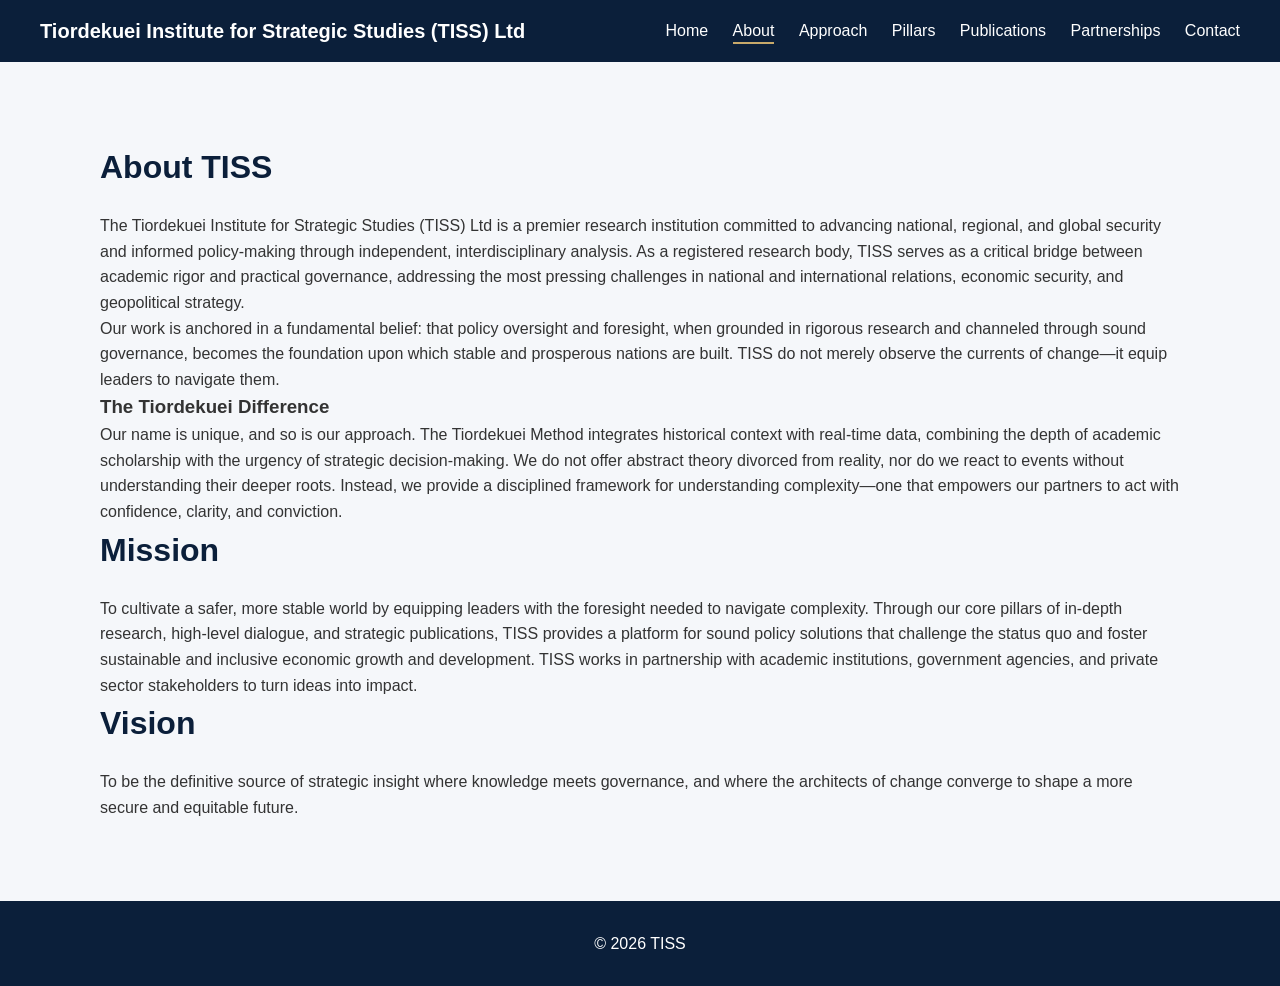
==== about.html @ 62042597 "feat: wesite build" ====
<!DOCTYPE html>
<html lang="en">
<head>
<meta charset="UTF-8">
<meta name="viewport" content="width=device-width, initial-scale=1.0">
<title>About | TISS</title>
<link rel="stylesheet" href="css/style.css">
</head>

<body>

<nav>
  <h1>Tiordekuei Institute for Strategic Studies (TISS) Ltd</h1>
  <div>
    <a href="index.html">Home</a>
    <a href="about.html" class="active">About</a>
    <a href="approach.html">Approach</a>
    <a href="pillars.html">Pillars</a>
    <a href="publications.html">Publications</a>
    <a href="partnerships.html">Partnerships</a>
    <a href="contact.html">Contact</a>
  </div>
</nav>

<section>
<h2>About TISS</h2>
<p>The Tiordekuei Institute for Strategic Studies (TISS) Ltd is a premier research institution committed to advancing national, regional, and global security and informed policy-making through independent, interdisciplinary analysis. As a registered research body, TISS serves as a critical bridge between academic rigor and practical governance, addressing the most pressing challenges in national and international relations, economic security, and geopolitical strategy.</p>

<p>Our work is anchored in a fundamental belief: that policy oversight and foresight, when grounded in rigorous research and channeled through sound governance, becomes the foundation upon which stable and prosperous nations are built. TISS do not merely observe the currents of change—it equip leaders to navigate them.</p>

<h3>The Tiordekuei Difference</h3>
<p>Our name is unique, and so is our approach. The Tiordekuei Method integrates historical context with real-time data, combining the depth of academic scholarship with the urgency of strategic decision-making. We do not offer abstract theory divorced from reality, nor do we react to events without understanding their deeper roots. Instead, we provide a disciplined framework for understanding complexity—one that empowers our partners to act with confidence, clarity, and conviction.</p>

<h2>Mission</h2>
<p>To cultivate a safer, more stable world by equipping leaders with the foresight needed to navigate complexity. Through our core pillars of in-depth research, high-level dialogue, and strategic publications, TISS provides a platform for sound policy solutions that challenge the status quo and foster sustainable and inclusive economic growth and development. TISS works in partnership with academic institutions, government agencies, and private sector stakeholders to turn ideas into impact.</p>

<h2>Vision</h2>
<p>To be the definitive source of strategic insight where knowledge meets governance, and where the architects of change converge to shape a more secure and equitable future.</p>
</section>

<footer><p>© 2026 TISS</p></footer>

<script src="js/script.js"></script>
</body>
</html>
---- css/style.css ----
/* RESET */
* {
  margin: 0;
  padding: 0;
  box-sizing: border-box;
}

body {
  font-family: 'Inter', sans-serif;
  line-height: 1.6;
  color: #333;
  display: flex;
  flex-direction: column;
  min-height: 100vh;
  background: var(--light);
}

/* VARIABLES */
:root {
  --primary: #0b1f3a;
  --secondary: #1e3c72;
  --accent: #c8a96a;
  --light: #f5f7fa;
  --text: #222;
}

/* NAVBAR */
nav {
  position: sticky;
  top: 0;
  background: var(--primary);
  padding: 15px 40px;
  display: flex;
  justify-content: space-between;
  align-items: center;
  z-index: 1000;
}

nav h1 {
  color: white;
  font-size: 20px;
}

nav a {
  color: white;
  margin-left: 20px;
  text-decoration: none;
  font-weight: 500;
  position: relative;
}

nav a::after {
  content: "";
  height: 2px;
  width: 0%;
  background: var(--accent);
  position: absolute;
  bottom: -5px;
  left: 0;
  transition: 0.3s;
}

nav a:hover::after {
  width: 100%;
}

nav a.active::after {
  width: 100%;
}

.search-btn {
  background: var(--accent);
  color: white;
  border: none;
  padding: 8px 15px;
  border-radius: 4px;
  cursor: pointer;
  font-weight: 500;
  transition: 0.3s;
}

.search-btn:hover {
  background: #b8965a;
}

/* HERO */
.hero {
  height: 50vh;
  overflow: hidden;
  position: relative;
}

.slider {
  display: flex;
  width: 300%; /* 3 slides */
  height: 100%;
  transition: transform 0.5s ease;
}

.slide {
  width: 33.333%;
  height: 100%;
  position: relative;
}

.slide img {
  width: 100%;
  height: 100%;
  object-fit: cover;
  display: block;
}

.slide-content {
  position: absolute;
  top: 0;
  left: 0;
  right: 0;
  bottom: 0;
  display: flex;
  align-items: center;
  padding: 60px;
  color: white;
  background: linear-gradient(rgba(0,0,0,0.7), rgba(0,0,0,0.8));
}

.slide-content h2 {
  color: #add8e6;
}

.slider-btn {
  position: absolute;
  top: 50%;
  transform: translateY(-50%);
  background: rgba(0,0,0,0.5);
  color: white;
  border: none;
  width: 50px;
  height: 50px;
  font-size: 24px;
  cursor: pointer;
  z-index: 10;
  transition: 0.3s;
}

.slider-btn:hover {
  background: rgba(0,0,0,0.8);
}

.prev {
  left: 20px;
}

.next {
  right: 20px;
}

.hero h2 {
  font-size: 50px;
  max-width: 600px;
}

.hero p {
  margin-top: 20px;
  max-width: 500px;
}

/* SECTION */
section {
  padding: 80px 60px;
  max-width: 1200px;
  margin: auto;
}

h2 {
  font-size: 32px;
  margin-bottom: 20px;
  color: var(--primary);
}

/* GRID */
.grid {
  display: grid;
  grid-template-columns: repeat(auto-fit, minmax(250px, 1fr));
  gap: 25px;
}

/* CARD */
.card {
  background: white;
  padding: 25px;
  border-radius: 8px;
  transition: 0.3s;
  border-top: 3px solid transparent;
}

.card:hover {
  transform: translateY(-6px);
  border-top: 3px solid var(--accent);
}

/* BUTTON */
.btn {
  display: inline-block;
  margin-top: 15px;
  padding: 12px 20px;
  background: var(--primary);
  color: white;
  text-decoration: none;
  transition: 0.3s;
}

.btn:hover {
  background: var(--secondary);
}

/* PUBLICATIONS */
.pub {
  background: white;
  padding: 20px;
  margin-bottom: 20px;
  border-left: 4px solid var(--primary);
}

/* TABLE */
table {
  width: 100%;
  border-collapse: collapse;
  margin: 20px 0;
}

th, td {
  border: 1px solid #ddd;
  padding: 12px;
  text-align: left;
}

th {
  background: var(--primary);
  color: white;
}

/* FORM */
input, textarea {
  width: 100%;
  padding: 10px;
  margin-top: 10px;
  border: 1px solid #ccc;
}

button {
  background: var(--primary);
  color: white;
  padding: 12px;
  border: none;
  margin-top: 10px;
}

/* FOOTER */
footer {
  margin-top: auto;
  background: var(--primary);
  color: white;
  text-align: center;
  padding: 30px;
}

/* PARTNERS LIST */
.partners-list {
  display: flex;
  overflow-x: auto;
  gap: 20px;
  padding: 20px 0;
  scrollbar-width: thin;
  scrollbar-color: var(--accent) transparent;
  animation: scroll 20s linear infinite;
}

.partners-list:hover {
  animation-play-state: paused;
}

@keyframes scroll {
  0% {
    transform: translateX(0);
  }
  100% {
    transform: translateX(-50%);
  }
}

.partners-list::-webkit-scrollbar {
  height: 6px;
}

.partners-list::-webkit-scrollbar-track {
  background: transparent;
}

.partners-list::-webkit-scrollbar-thumb {
  background: var(--accent);
  border-radius: 3px;
}

.partner {
  flex-shrink: 0;
  background: white;
  padding: 20px;
  border-radius: 8px;
  text-align: center;
  min-width: 150px;
  box-shadow: 0 2px 5px rgba(0,0,0,0.1);
  transition: 0.3s;
  color: #add8e6;
}

.partner:hover {
  transform: translateY(-3px);
  box-shadow: 0 4px 10px rgba(0,0,0,0.2);
}

/* ANIMATION */
.fade {
  opacity: 0;
  transform: translateY(20px);
  transition: 0.8s;
}

.fade.show {
  opacity: 1;
  transform: translateY(0);
}
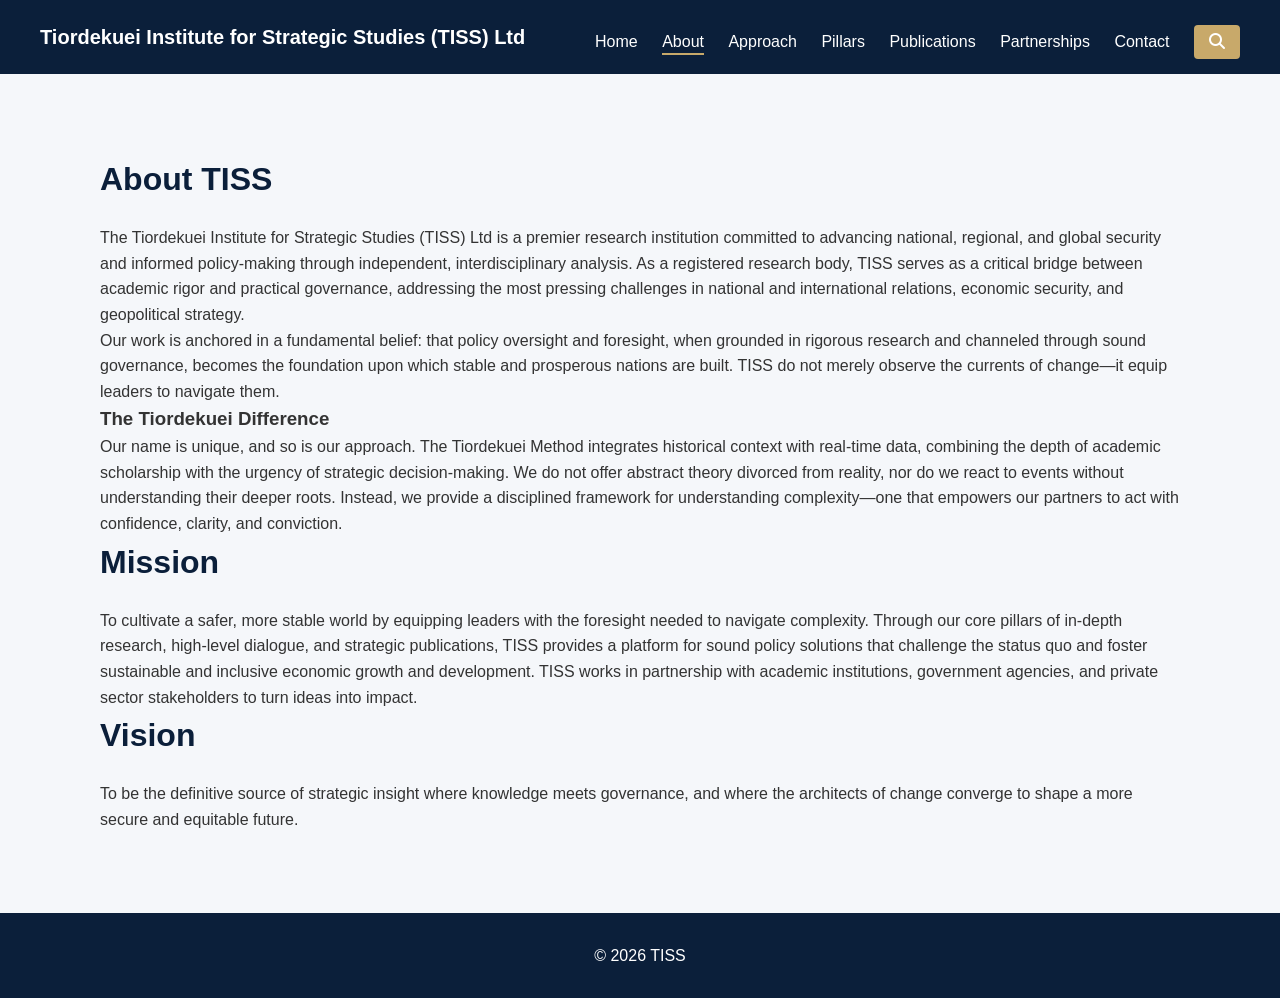
==== commit 4496c6f8: "updates done" ====
--- a/about.html
+++ b/about.html
@@ -5,6 +5,7 @@
 <meta name="viewport" content="width=device-width, initial-scale=1.0">
 <title>About | TISS</title>
 <link rel="stylesheet" href="css/style.css">
+<link rel="stylesheet" href="https://cdnjs.cloudflare.com/ajax/libs/font-awesome/6.4.0/css/all.min.css">
 </head>
 
 <body>
@@ -19,8 +20,14 @@
     <a href="publications.html">Publications</a>
     <a href="partnerships.html">Partnerships</a>
     <a href="contact.html">Contact</a>
+    <button class="search-btn" id="search-btn"><i class="fas fa-search"></i></button>
   </div>
 </nav>
+
+<div class="search-container" id="search-container">
+  <input type="text" id="search-input" placeholder="Search...">
+  <button id="search-submit">Search</button>
+</div>
 
 <section>
 <h2>About TISS</h2>
@@ -38,7 +45,7 @@
 <p>To be the definitive source of strategic insight where knowledge meets governance, and where the architects of change converge to shape a more secure and equitable future.</p>
 </section>
 
-<footer><p>© 2026 TISS</p></footer>
+<footer><p>© <span id="current-year"></span> TISS</p></footer>
 
 <script src="js/script.js"></script>
 </body>
--- a/css/style.css
+++ b/css/style.css
@@ -69,6 +69,53 @@
 }
 
 .search-btn {
+  background: none;
+  border: none;
+  color: white;
+  font-size: 16px;
+  cursor: pointer;
+  margin-left: 20px;
+  padding: 5px;
+  transition: 0.3s;
+}
+
+.search-btn:hover {
+  color: var(--accent);
+}
+
+.search-container {
+  display: none;
+  background: white;
+  padding: 20px;
+  border-radius: 8px;
+  box-shadow: 0 4px 10px rgba(0,0,0,0.1);
+  margin: 20px 0;
+  max-width: 400px;
+}
+
+.search-container input {
+  width: 70%;
+  padding: 10px;
+  border: 1px solid #ddd;
+  border-radius: 4px;
+  font-size: 16px;
+}
+
+.search-container button {
+  padding: 10px 15px;
+  background: var(--primary);
+  color: white;
+  border: none;
+  border-radius: 4px;
+  cursor: pointer;
+  margin-left: 10px;
+}
+
+.search-container button:hover {
+  background: var(--secondary);
+}
+
+.search-btn {
   background: var(--accent);
   color: white;
   border: none;
@@ -272,7 +319,7 @@
   padding: 20px 0;
   scrollbar-width: thin;
   scrollbar-color: var(--accent) transparent;
-  animation: scroll 20s linear infinite;
+  animation: scroll 80s linear infinite;
 }
 
 .partners-list:hover {
@@ -284,7 +331,7 @@
     transform: translateX(0);
   }
   100% {
-    transform: translateX(-50%);
+    transform: translateX(-100%);
   }
 }
 
@@ -303,14 +350,21 @@
 
 .partner {
   flex-shrink: 0;
-  background: white;
+  background: var(--primary);
   padding: 20px;
   border-radius: 8px;
   text-align: center;
-  min-width: 150px;
+  min-width: 120px;
   box-shadow: 0 2px 5px rgba(0,0,0,0.1);
   transition: 0.3s;
-  color: #add8e6;
+  color: white;
+}
+
+.partner i {
+  font-size: 24px;
+  margin-bottom: 8px;
+  color: white;
+  display: block;
 }
 
 .partner:hover {
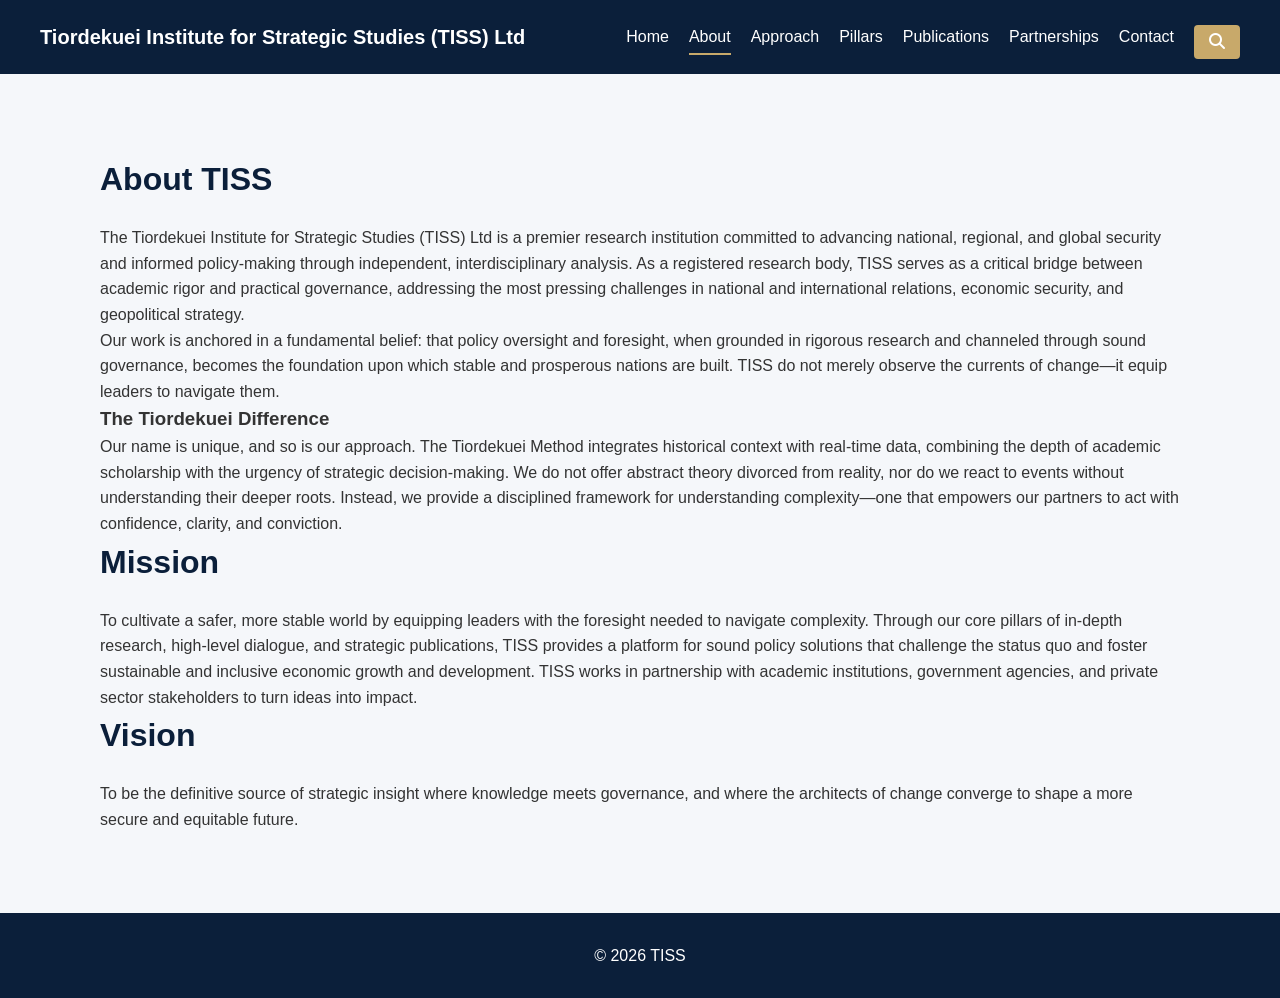
==== commit dc765047: "add site resposiveness" ====
--- a/about.html
+++ b/about.html
@@ -12,7 +12,7 @@
 
 <nav>
   <h1>Tiordekuei Institute for Strategic Studies (TISS) Ltd</h1>
-  <div>
+  <div class="nav-links">
     <a href="index.html">Home</a>
     <a href="about.html" class="active">About</a>
     <a href="approach.html">Approach</a>
@@ -22,6 +22,11 @@
     <a href="contact.html">Contact</a>
     <button class="search-btn" id="search-btn"><i class="fas fa-search"></i></button>
   </div>
+  <button class="hamburger" id="hamburger">
+    <span></span>
+    <span></span>
+    <span></span>
+  </button>
 </nav>
 
 <div class="search-container" id="search-container">
--- a/css/style.css
+++ b/css/style.css
@@ -41,12 +41,34 @@
   font-size: 20px;
 }
 
+.nav-links {
+  display: flex;
+  align-items: center;
+}
+
 nav a {
   color: white;
   margin-left: 20px;
   text-decoration: none;
   font-weight: 500;
   position: relative;
+}
+
+.hamburger {
+  display: none;
+  flex-direction: column;
+  background: none;
+  border: none;
+  cursor: pointer;
+  padding: 5px;
+}
+
+.hamburger span {
+  width: 25px;
+  height: 3px;
+  background: white;
+  margin: 3px 0;
+  transition: 0.3s;
 }
 
 nav a::after {
@@ -382,4 +404,135 @@
 .fade.show {
   opacity: 1;
   transform: translateY(0);
+}
+
+/* RESPONSIVE DESIGN */
+@media (max-width: 768px) {
+  nav {
+    padding: 15px 20px;
+  }
+
+  nav h1 {
+    font-size: 18px;
+  }
+
+  .nav-links {
+    display: none;
+    flex-direction: column;
+    position: absolute;
+    top: 100%;
+    left: 0;
+    right: 0;
+    background: var(--primary);
+    padding: 20px;
+    box-shadow: 0 4px 10px rgba(0,0,0,0.3);
+  }
+
+  .nav-links.active {
+    display: flex;
+  }
+
+  .nav-links a {
+    margin-left: 0;
+    margin-bottom: 15px;
+  }
+
+  .hamburger {
+    display: flex;
+  }
+
+  .hamburger.active span:nth-child(1) {
+    transform: rotate(-45deg) translate(-5px, 6px);
+  }
+
+  .hamburger.active span:nth-child(2) {
+    opacity: 0;
+  }
+
+  .hamburger.active span:nth-child(3) {
+    transform: rotate(45deg) translate(-5px, -6px);
+  }
+
+  .hero {
+    height: 40vh;
+  }
+
+  .slide-content {
+    padding: 30px;
+  }
+
+  .slide-content h2 {
+    font-size: 24px;
+  }
+
+  .partners-list {
+    gap: 15px;
+  }
+
+  .partner {
+    min-width: 100px;
+    padding: 15px;
+  }
+
+  .partner i {
+    font-size: 20px;
+  }
+
+  footer {
+    padding: 20px;
+  }
+}
+
+@media (max-width: 480px) {
+  nav {
+    padding: 10px 15px;
+  }
+
+  nav h1 {
+    font-size: 16px;
+  }
+
+  .hero {
+    height: 30vh;
+  }
+
+  .slide-content {
+    padding: 20px;
+  }
+
+  .slide-content h2 {
+    font-size: 20px;
+  }
+
+  .slider-btn {
+    width: 40px;
+    height: 40px;
+    font-size: 18px;
+  }
+
+  .partners-list {
+    gap: 10px;
+  }
+
+  .partner {
+    min-width: 80px;
+    padding: 10px;
+  }
+
+  .partner i {
+    font-size: 18px;
+  }
+
+  .search-container {
+    padding: 15px;
+    margin: 15px 0;
+  }
+
+  .search-container input {
+    width: 60%;
+  }
+
+  footer {
+    padding: 15px;
+  }
 }
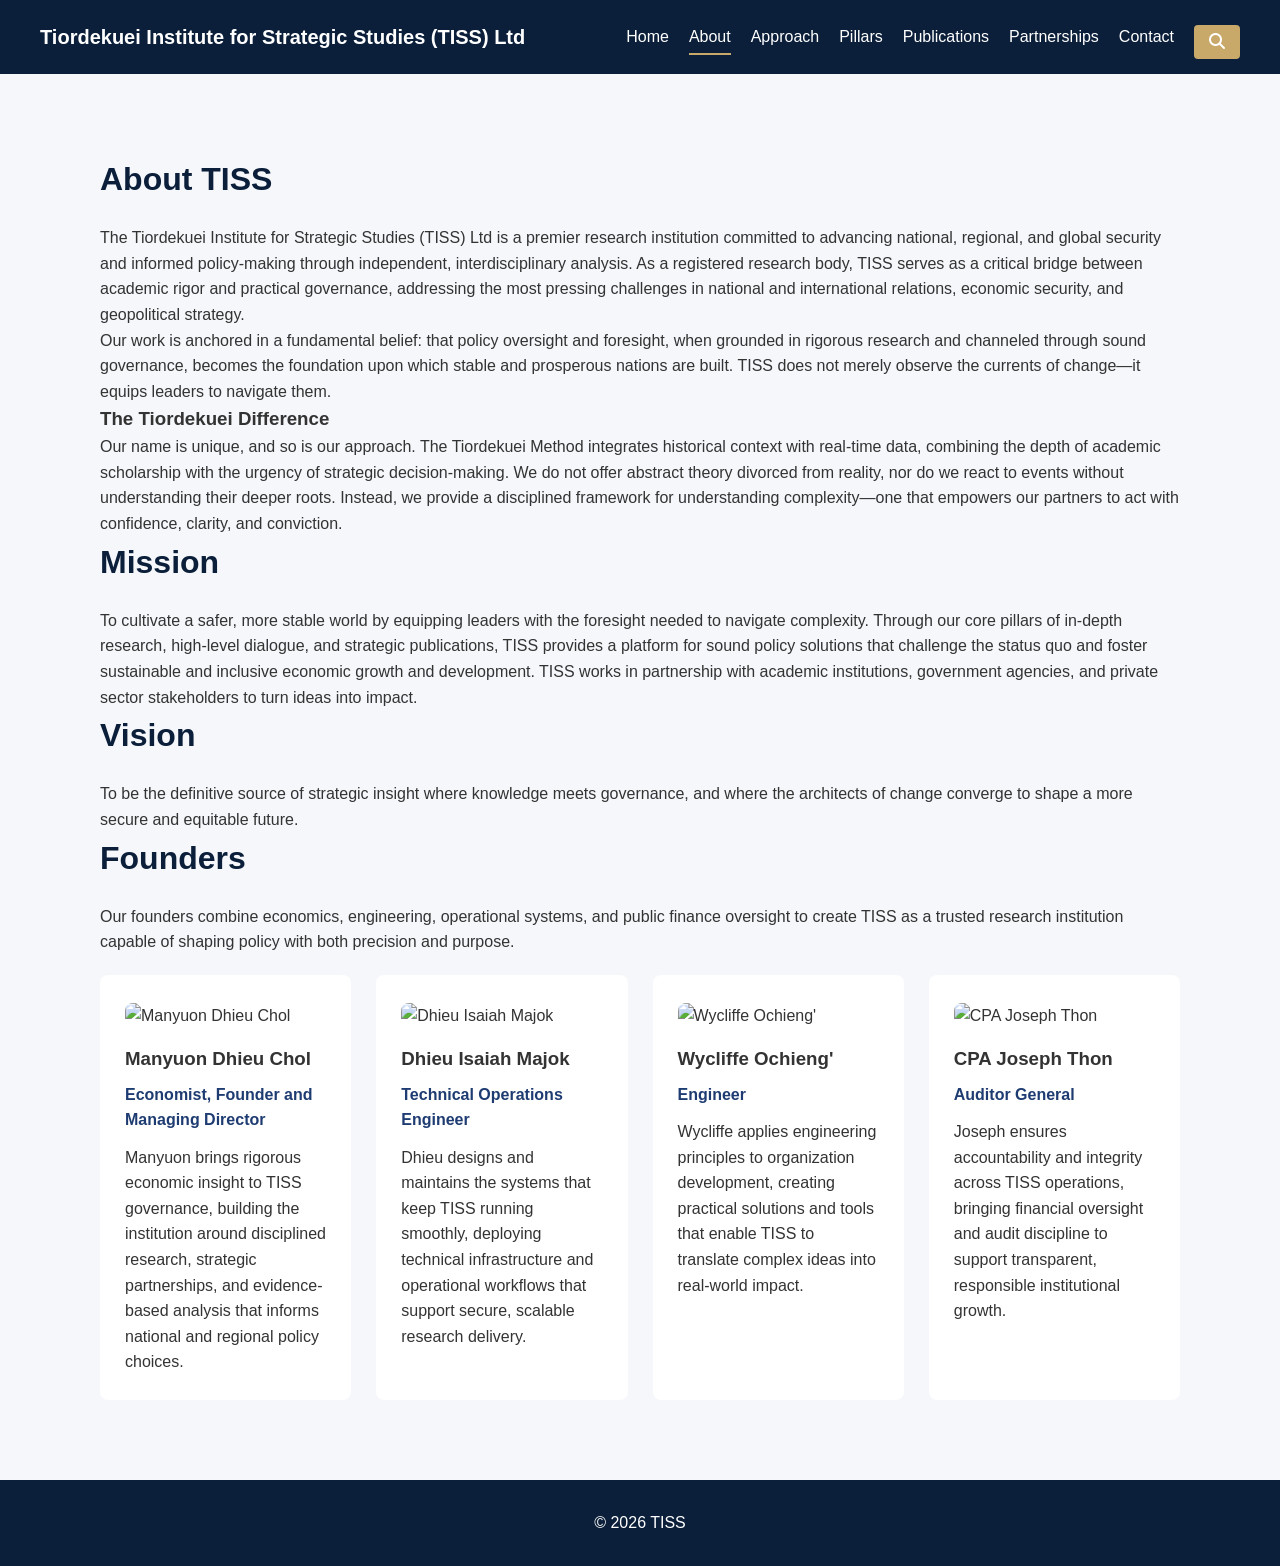
==== commit e374ceae: "updates done -correct grammar - add founders profiles" ====
--- a/about.html
+++ b/about.html
@@ -38,7 +38,7 @@
 <h2>About TISS</h2>
 <p>The Tiordekuei Institute for Strategic Studies (TISS) Ltd is a premier research institution committed to advancing national, regional, and global security and informed policy-making through independent, interdisciplinary analysis. As a registered research body, TISS serves as a critical bridge between academic rigor and practical governance, addressing the most pressing challenges in national and international relations, economic security, and geopolitical strategy.</p>
 
-<p>Our work is anchored in a fundamental belief: that policy oversight and foresight, when grounded in rigorous research and channeled through sound governance, becomes the foundation upon which stable and prosperous nations are built. TISS do not merely observe the currents of change—it equip leaders to navigate them.</p>
+<p>Our work is anchored in a fundamental belief: that policy oversight and foresight, when grounded in rigorous research and channeled through sound governance, becomes the foundation upon which stable and prosperous nations are built. TISS does not merely observe the currents of change—it equips leaders to navigate them.</p>
 
 <h3>The Tiordekuei Difference</h3>
 <p>Our name is unique, and so is our approach. The Tiordekuei Method integrates historical context with real-time data, combining the depth of academic scholarship with the urgency of strategic decision-making. We do not offer abstract theory divorced from reality, nor do we react to events without understanding their deeper roots. Instead, we provide a disciplined framework for understanding complexity—one that empowers our partners to act with confidence, clarity, and conviction.</p>
@@ -48,6 +48,36 @@
 
 <h2>Vision</h2>
 <p>To be the definitive source of strategic insight where knowledge meets governance, and where the architects of change converge to shape a more secure and equitable future.</p>
+
+<h2>Founders</h2>
+<p>Our founders combine economics, engineering, operational systems, and public finance oversight to create TISS as a trusted research institution capable of shaping policy with both precision and purpose.</p>
+
+<div class="founders-grid">
+  <div class="card founder-card">
+    <img src="https://via.placeholder.com/300x200" alt="Manyuon Dhieu Chol">
+    <h3>Manyuon Dhieu Chol</h3>
+    <p class="founder-role">Economist, Founder and Managing Director</p>
+    <p>Manyuon brings rigorous economic insight to TISS governance, building the institution around disciplined research, strategic partnerships, and evidence-based analysis that informs national and regional policy choices.</p>
+  </div>
+  <div class="card founder-card">
+    <img src="https://via.placeholder.com/300x200" alt="Dhieu Isaiah Majok">
+    <h3>Dhieu Isaiah Majok</h3>
+    <p class="founder-role">Technical Operations Engineer</p>
+    <p>Dhieu designs and maintains the systems that keep TISS running smoothly, deploying technical infrastructure and operational workflows that support secure, scalable research delivery.</p>
+  </div>
+  <div class="card founder-card">
+    <img src="https://via.placeholder.com/300x200" alt="Wycliffe Ochieng'">
+    <h3>Wycliffe Ochieng'</h3>
+    <p class="founder-role">Engineer</p>
+    <p>Wycliffe applies engineering principles to organization development, creating practical solutions and tools that enable TISS to translate complex ideas into real-world impact.</p>
+  </div>
+  <div class="card founder-card">
+    <img src="https://via.placeholder.com/300x200" alt="CPA Joseph Thon">
+    <h3>CPA Joseph Thon</h3>
+    <p class="founder-role">Auditor General</p>
+    <p>Joseph ensures accountability and integrity across TISS operations, bringing financial oversight and audit discipline to support transparent, responsible institutional growth.</p>
+  </div>
+</div>
 </section>
 
 <footer><p>© <span id="current-year"></span> TISS</p></footer>
--- a/css/style.css
+++ b/css/style.css
@@ -209,6 +209,13 @@
   cursor: pointer;
   z-index: 10;
   transition: 0.3s;
+  opacity: 0;
+  visibility: hidden;
+}
+
+.hero:hover .slider-btn {
+  opacity: 1;
+  visibility: visible;
 }
 
 .slider-btn:hover {
@@ -265,6 +272,31 @@
 .card:hover {
   transform: translateY(-6px);
   border-top: 3px solid var(--accent);
+}
+
+.founders-grid {
+  display: grid;
+  grid-template-columns: repeat(auto-fit, minmax(250px, 1fr));
+  gap: 25px;
+  margin-top: 20px;
+}
+
+.founder-card img {
+  width: 100%;
+  height: 180px;
+  object-fit: cover;
+  border-radius: 8px;
+  margin-bottom: 15px;
+}
+
+.founder-card h3 {
+  margin-bottom: 8px;
+}
+
+.founder-role {
+  color: var(--secondary);
+  font-weight: 600;
+  margin-bottom: 12px;
 }
 
 /* BUTTON */
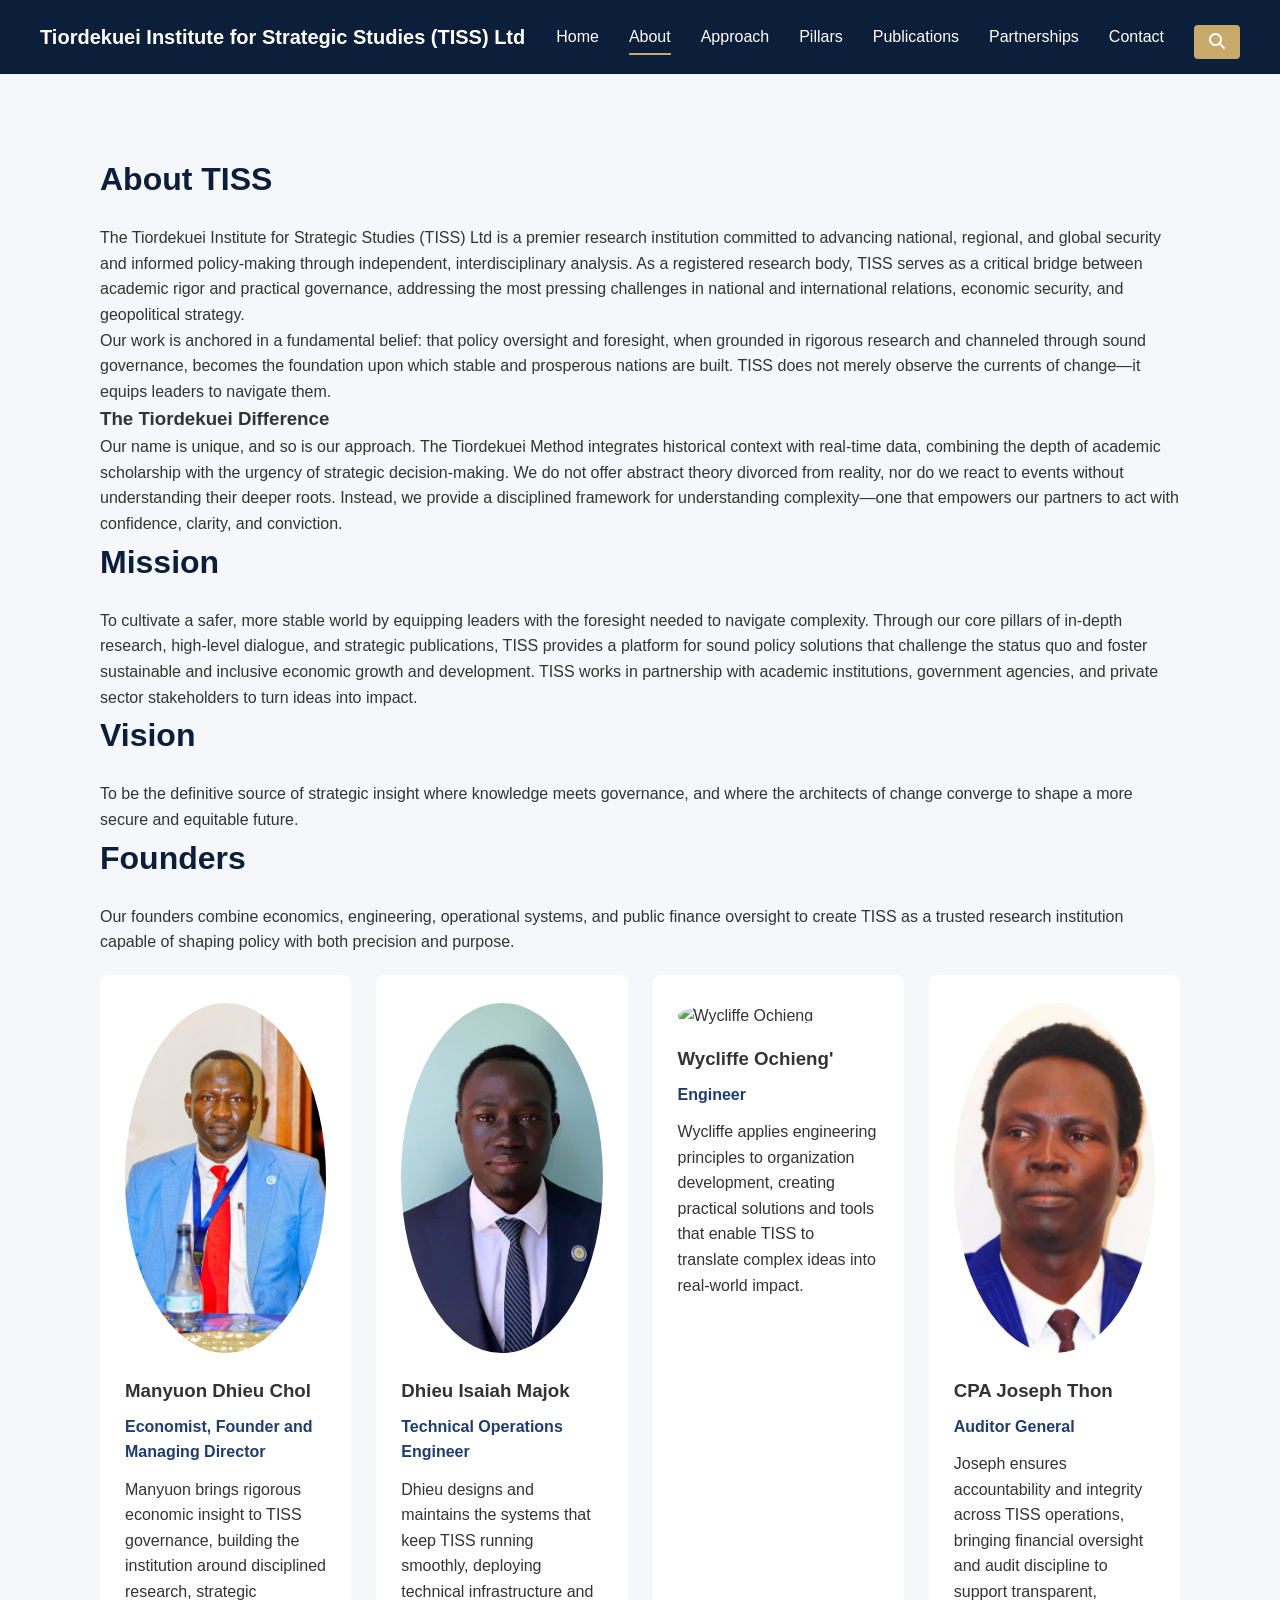
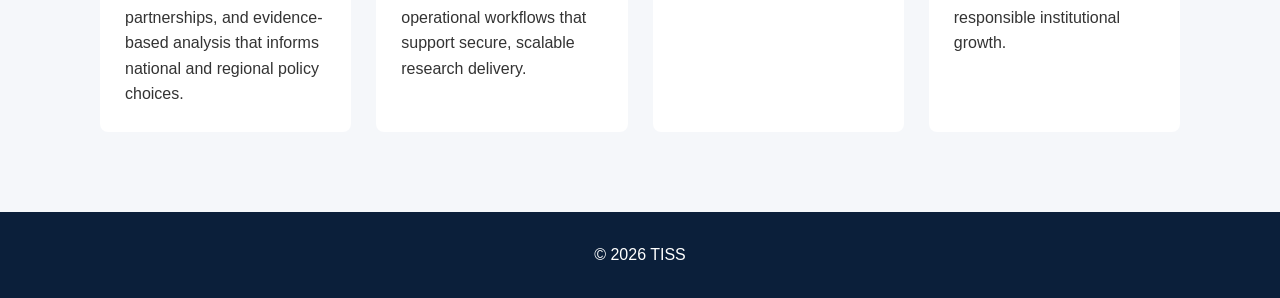
==== commit 3931a065: "update humburger and add images" ====
--- a/about.html
+++ b/about.html
@@ -54,25 +54,25 @@
 
 <div class="founders-grid">
   <div class="card founder-card">
-    <img src="https://via.placeholder.com/300x200" alt="Manyuon Dhieu Chol">
+    <img src="images/jacob.jpeg" alt="Manyuon Dhieu Chol">
     <h3>Manyuon Dhieu Chol</h3>
     <p class="founder-role">Economist, Founder and Managing Director</p>
     <p>Manyuon brings rigorous economic insight to TISS governance, building the institution around disciplined research, strategic partnerships, and evidence-based analysis that informs national and regional policy choices.</p>
   </div>
   <div class="card founder-card">
-    <img src="https://via.placeholder.com/300x200" alt="Dhieu Isaiah Majok">
+    <img src="images/eng_isiahn.jpeg" alt="Dhieu Isaiah Majok">
     <h3>Dhieu Isaiah Majok</h3>
     <p class="founder-role">Technical Operations Engineer</p>
     <p>Dhieu designs and maintains the systems that keep TISS running smoothly, deploying technical infrastructure and operational workflows that support secure, scalable research delivery.</p>
   </div>
   <div class="card founder-card">
-    <img src="https://via.placeholder.com/300x200" alt="Wycliffe Ochieng'">
+    <img src="https://ui-avatars.com/api/?name=Wycliffe+Ochieng&background=cccccc&color=000000&size=300" alt="Wycliffe Ochieng'">
     <h3>Wycliffe Ochieng'</h3>
     <p class="founder-role">Engineer</p>
     <p>Wycliffe applies engineering principles to organization development, creating practical solutions and tools that enable TISS to translate complex ideas into real-world impact.</p>
   </div>
   <div class="card founder-card">
-    <img src="https://via.placeholder.com/300x200" alt="CPA Joseph Thon">
+    <img src="images/cpa_joseph.jpeg" alt="CPA Joseph Thon">
     <h3>CPA Joseph Thon</h3>
     <p class="founder-role">Auditor General</p>
     <p>Joseph ensures accountability and integrity across TISS operations, bringing financial oversight and audit discipline to support transparent, responsible institutional growth.</p>
--- a/css/style.css
+++ b/css/style.css
@@ -34,6 +34,7 @@
   justify-content: space-between;
   align-items: center;
   z-index: 1000;
+  position: relative;
 }
 
 nav h1 {
@@ -44,6 +45,8 @@
 .nav-links {
   display: flex;
   align-items: center;
+  flex-wrap: wrap;
+  gap: 10px;
 }
 
 nav a {
@@ -283,9 +286,9 @@
 
 .founder-card img {
   width: 100%;
-  height: 180px;
+  height: 350px;
   object-fit: cover;
-  border-radius: 8px;
+  border-radius: 50%;
   margin-bottom: 15px;
 }
 
@@ -458,15 +461,32 @@
     background: var(--primary);
     padding: 20px;
     box-shadow: 0 4px 10px rgba(0,0,0,0.3);
+    z-index: 1001;
+    max-height: 90vh;
+    overflow-y: auto;
+    visibility: hidden;
+    opacity: 0;
+    transition: opacity 0.2s ease, visibility 0.2s ease;
   }
 
   .nav-links.active {
-    display: flex;
+    display: flex !important;
+    visibility: visible;
+    opacity: 1;
+  }
+
+  .nav-links a,
+  .nav-links .search-btn {
+    width: 100%;
   }
 
   .nav-links a {
     margin-left: 0;
     margin-bottom: 15px;
+  }
+
+  .nav-links .search-btn {
+    margin: 0;
   }
 
   .hamburger {
